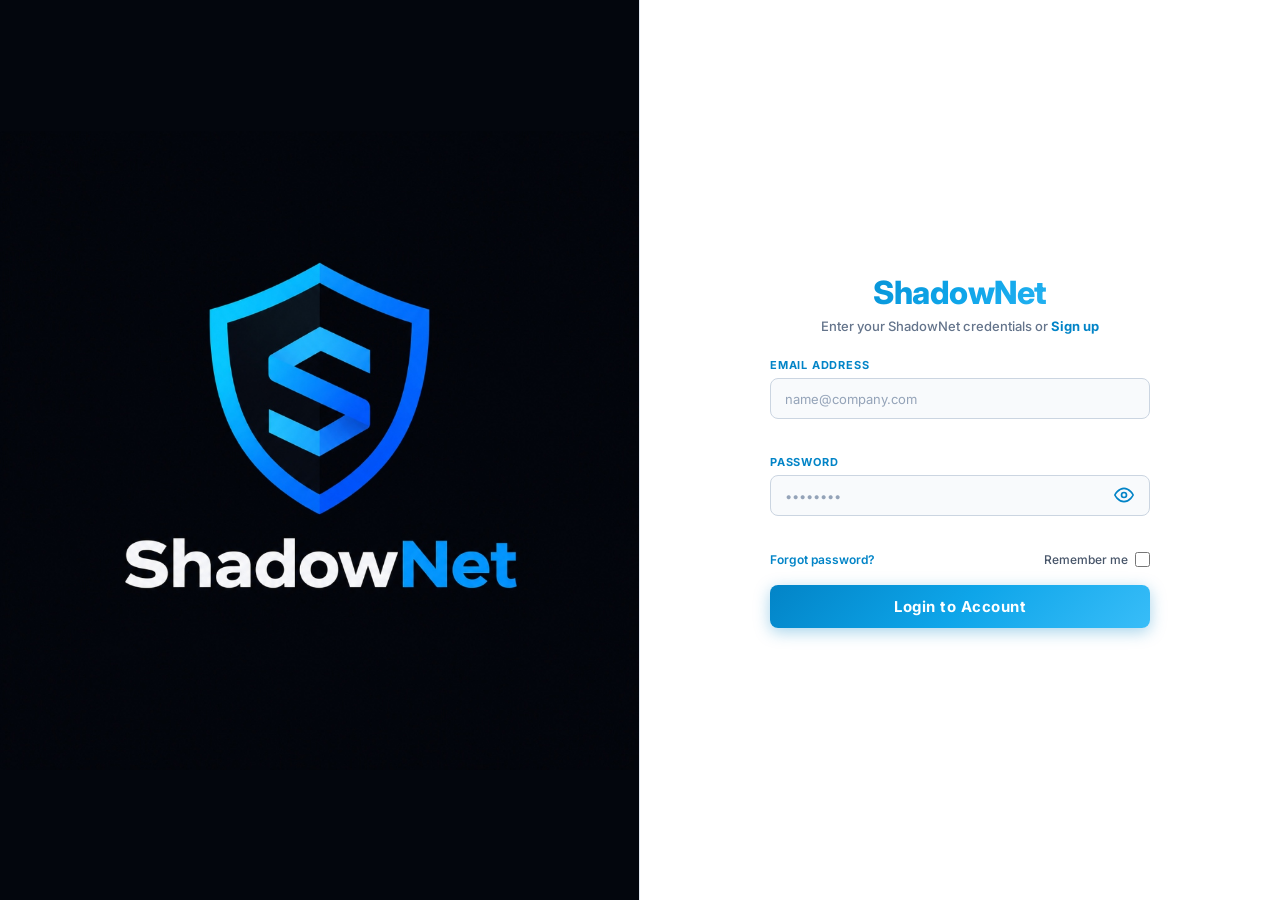
==== ShadowNet-Client/dashboard.html @ 71306bc4 "ShadowNet: full server + client setup with auth, otp ,admin panel" ====
<!DOCTYPE html>
<html lang="he" dir="rtl">
<head>
    <meta charset="UTF-8">
    <meta name="viewport" content="width=device-width, initial-scale=1.0">
    <title>ShadowNet - אזור אישי</title>
    <link rel="preconnect" href="https://fonts.googleapis.com">
    <link rel="preconnect" href="https://fonts.gstatic.com" crossorigin>
    <link href="https://fonts.googleapis.com/css2?family=Heebo:wght@400;500;600;700;800;900&family=Plus+Jakarta+Sans:wght@500;600;700;800&display=swap" rel="stylesheet">
    <link rel="stylesheet" href="https://cdnjs.cloudflare.com/ajax/libs/font-awesome/6.4.0/css/all.min.css">
    <link rel="icon" type="image/png" href="shadownet-shield-logo.png">
    <style>
        * {
            margin: 0;
            padding: 0;
            box-sizing: border-box;
            font-family: 'Heebo', sans-serif;
        }
        body {
            background-color: #f8fafc;
            color: #0f172a;
            min-height: 100vh;
            display: flex;
            align-items: center;
            justify-content: center;
            padding: 1.5rem;
        }
        .user-card {
            background: #ffffff;
            border: 1px solid #e2e8f0;
            border-radius: 20px;
            max-width: 520px;
            width: 100%;
            padding: 2.5rem 2rem;
            text-align: center;
            box-shadow: 0 10px 30px rgba(15, 23, 42, 0.05);
        }
        .user-brand {
            display: flex;
            align-items: center;
            justify-content: center;
            gap: 0.75rem;
            margin-bottom: 1.5rem;
        }
        .user-brand img {
            width: 44px;
            height: 44px;
            object-fit: contain;
        }
        .user-brand h1 {
            font-size: 1.5rem;
            font-weight: 800;
            font-family: 'Plus Jakarta Sans', sans-serif;
            background: linear-gradient(135deg, #0284c7 0%, #0ea5e9 100%);
            -webkit-background-clip: text;
            -webkit-text-fill-color: transparent;
        }
        .user-avatar-big {
            width: 72px;
            height: 72px;
            border-radius: 50%;
            background: linear-gradient(135deg, #0284c7 0%, #0ea5e9 100%);
            color: #ffffff;
            display: flex;
            align-items: center;
            justify-content: center;
            font-size: 1.8rem;
            font-weight: 800;
            margin: 0 auto 1.25rem;
            box-shadow: 0 8px 20px rgba(2, 132, 199, 0.25);
        }
        .user-welcome-title {
            font-size: 1.5rem;
            font-weight: 800;
            margin-bottom: 0.4rem;
        }
        .user-email-text {
            color: #64748b;
            font-size: 0.95rem;
            margin-bottom: 1.5rem;
            direction: ltr;
        }
        .user-info-box {
            background-color: #f1f5f9;
            border-radius: 12px;
            padding: 1rem 1.25rem;
            text-align: right;
            margin-bottom: 2rem;
            border: 1px solid #e2e8f0;
        }
        .user-info-row {
            display: flex;
            justify-content: space-between;
            align-items: center;
            padding: 0.4rem 0;
            font-size: 0.9rem;
        }
        .user-info-row strong {
            color: #0f172a;
        }
        .user-info-row span {
            color: #64748b;
        }
        .status-badge-ok {
            background-color: #ecfdf5;
            color: #059669;
            border: 1px solid #a7f3d0;
            padding: 0.2rem 0.6rem;
            border-radius: 14px;
            font-size: 0.75rem;
            font-weight: 700;
            display: inline-flex;
            align-items: center;
            gap: 0.35rem;
        }
        .btn-user-logout {
            width: 100%;
            background-color: #fef2f2;
            color: #ef4444;
            border: 1px solid rgba(239, 68, 68, 0.25);
            padding: 0.85rem;
            border-radius: 10px;
            font-size: 0.95rem;
            font-weight: 700;
            cursor: pointer;
            transition: all 0.2s ease;
            display: flex;
            align-items: center;
            justify-content: center;
            gap: 0.5rem;
        }
        .btn-user-logout:hover {
            background-color: #ef4444;
            color: #ffffff;
            box-shadow: 0 4px 14px rgba(239, 68, 68, 0.25);
        }
    </style>
</head>
<body>

    <div class="user-card">
        <div class="user-brand">
            <img src="shadownet-shield-logo.png" alt="ShadowNet Logo">
            <h1>ShadowNet</h1>
        </div>

        <div class="user-avatar-big" id="uAvatar">U</div>
        <h2 class="user-welcome-title">שלום, <span id="uName">משתמש</span>!</h2>
        <p class="user-email-text" id="uEmail">user@email.com</p>

        <div class="user-info-box">
            <div class="user-info-row">
                <span>סטטוס חשבון:</span>
                <span class="status-badge-ok"><i class="fa-solid fa-circle-check"></i> מחובר ומאומת</span>
            </div>
            <div class="user-info-row">
                <span>סוג הרשאה:</span>
                <strong>משתמש רגיל (Member)</strong>
            </div>
            <div class="user-info-row">
                <span>אבטחה:</span>
                <span>אימות מוגן ב-ShadowNet</span>
            </div>
        </div>

        <button onclick="handleUserLogout()" class="btn-user-logout">
            <i class="fa-solid fa-right-from-bracket"></i>
            התנתקות מהחשבון
        </button>
    </div>

    <script>
        const rawUser = sessionStorage.getItem("currentUser");
        if (!rawUser) {
            window.location.href = "login.html";
        } else {
            try {
                const user = JSON.parse(rawUser);
                const displayName = user.fullName || user.username || "משתמש";
                document.getElementById("uName").innerText = displayName;
                document.getElementById("uEmail").innerText = user.email || "";
                document.getElementById("uAvatar").innerText = displayName.charAt(0).toUpperCase();
            } catch (e) {
                console.error(e);
            }
        }

        function handleUserLogout() {
            sessionStorage.removeItem("currentUser");
            window.location.href = "login.html";
        }
    </script>
</body>
</html>
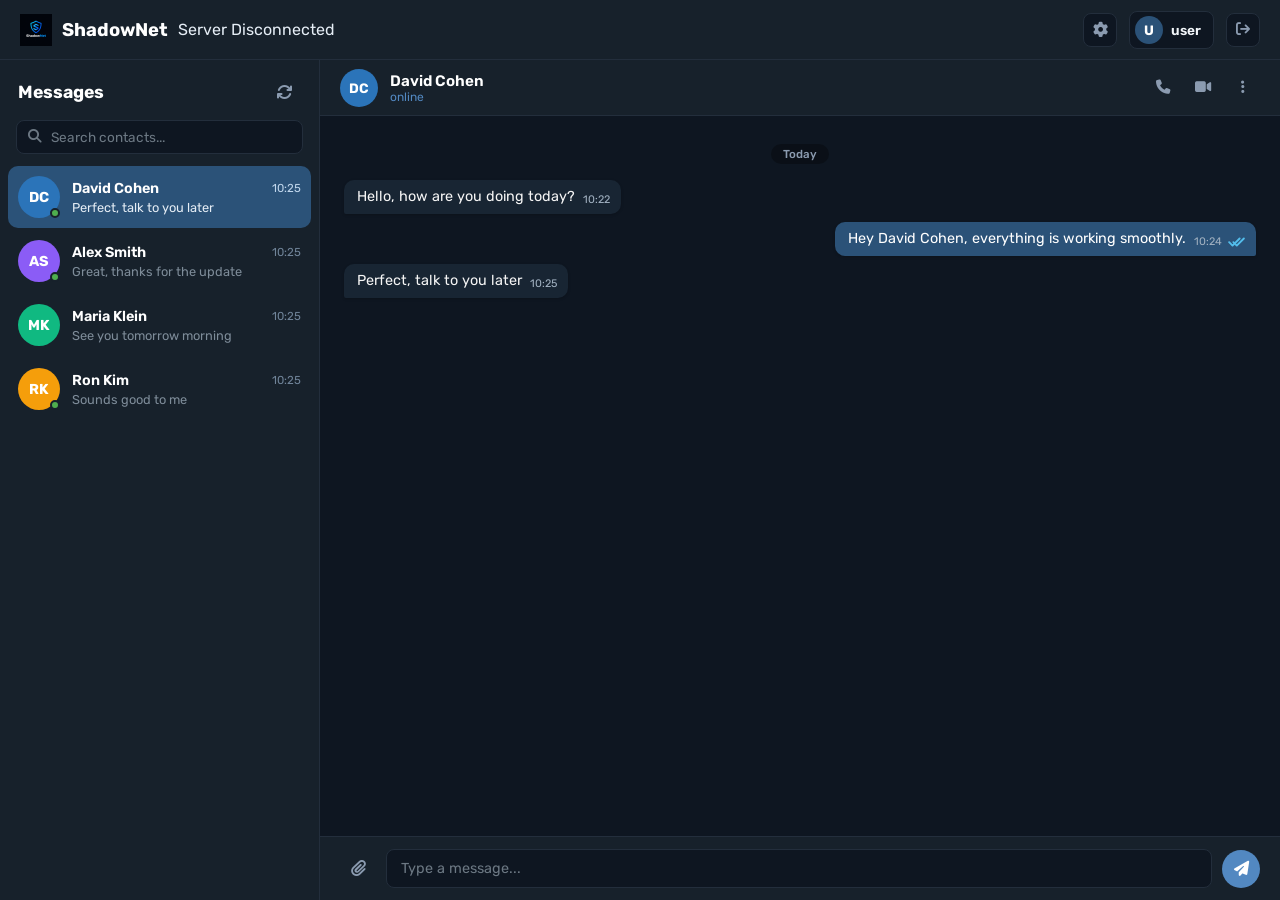
==== commit 72235a06: "feat: dark messaging dashboard with live users, WhatsApp double checkmark, and full Hebrew code docu" ====
--- a/ShadowNet-Client/dashboard.html
+++ b/ShadowNet-Client/dashboard.html
@@ -1,194 +1,729 @@
 <!DOCTYPE html>
-<html lang="he" dir="rtl">
+<!-- הגדרת סוג המסמך של HTML5 -->
+<html lang="en" dir="ltr">
+<!-- שפת האתר אנגלית וכיוון קריאה משמאל לימין -->
 <head>
+    <!-- חלק הראש שמכיל הגדרות טכניות עבור הדפדפן -->
+
+    <!-- הגדרת קידוד תווים רחב שתומך בכל שפה -->
     <meta charset="UTF-8">
+
+    <!-- התאמה מלאה למסכי מחשב וטלפונים ניידים -->
     <meta name="viewport" content="width=device-width, initial-scale=1.0">
-    <title>ShadowNet - אזור אישי</title>
+
+    <!-- כותרת הלשונית שמופיעה בראש הדפדפן -->
+    <title>ShadowNet - Messages</title>
+
+    <!-- טעינת גופן רוביק הנקי מחשבון גוגל -->
     <link rel="preconnect" href="https://fonts.googleapis.com">
+    <!-- חיבור מוקדם לשרת הגופנים -->
     <link rel="preconnect" href="https://fonts.gstatic.com" crossorigin>
-    <link href="https://fonts.googleapis.com/css2?family=Heebo:wght@400;500;600;700;800;900&family=Plus+Jakarta+Sans:wght@500;600;700;800&display=swap" rel="stylesheet">
+    <!-- הורדת משקלי הגופן הרצויים -->
+    <link href="https://fonts.googleapis.com/css2?family=Rubik:wght@400;500;600;700&display=swap" rel="stylesheet">
+
+    <!-- ספריית אייקונים של פונטאוסום -->
     <link rel="stylesheet" href="https://cdnjs.cloudflare.com/ajax/libs/font-awesome/6.4.0/css/all.min.css">
+
+    <!-- סמל האתר המופיע בלשונית -->
     <link rel="icon" type="image/png" href="shadownet-shield-logo.png">
-    <style>
-        * {
-            margin: 0;
-            padding: 0;
-            box-sizing: border-box;
-            font-family: 'Heebo', sans-serif;
-        }
-        body {
-            background-color: #f8fafc;
-            color: #0f172a;
-            min-height: 100vh;
-            display: flex;
-            align-items: center;
-            justify-content: center;
-            padding: 1.5rem;
-        }
-        .user-card {
-            background: #ffffff;
-            border: 1px solid #e2e8f0;
-            border-radius: 20px;
-            max-width: 520px;
-            width: 100%;
-            padding: 2.5rem 2rem;
-            text-align: center;
-            box-shadow: 0 10px 30px rgba(15, 23, 42, 0.05);
-        }
-        .user-brand {
-            display: flex;
-            align-items: center;
-            justify-content: center;
-            gap: 0.75rem;
-            margin-bottom: 1.5rem;
-        }
-        .user-brand img {
-            width: 44px;
-            height: 44px;
-            object-fit: contain;
-        }
-        .user-brand h1 {
-            font-size: 1.5rem;
-            font-weight: 800;
-            font-family: 'Plus Jakarta Sans', sans-serif;
-            background: linear-gradient(135deg, #0284c7 0%, #0ea5e9 100%);
-            -webkit-background-clip: text;
-            -webkit-text-fill-color: transparent;
-        }
-        .user-avatar-big {
-            width: 72px;
-            height: 72px;
-            border-radius: 50%;
-            background: linear-gradient(135deg, #0284c7 0%, #0ea5e9 100%);
-            color: #ffffff;
-            display: flex;
-            align-items: center;
-            justify-content: center;
-            font-size: 1.8rem;
-            font-weight: 800;
-            margin: 0 auto 1.25rem;
-            box-shadow: 0 8px 20px rgba(2, 132, 199, 0.25);
-        }
-        .user-welcome-title {
-            font-size: 1.5rem;
-            font-weight: 800;
-            margin-bottom: 0.4rem;
-        }
-        .user-email-text {
-            color: #64748b;
-            font-size: 0.95rem;
-            margin-bottom: 1.5rem;
-            direction: ltr;
-        }
-        .user-info-box {
-            background-color: #f1f5f9;
-            border-radius: 12px;
-            padding: 1rem 1.25rem;
-            text-align: right;
-            margin-bottom: 2rem;
-            border: 1px solid #e2e8f0;
-        }
-        .user-info-row {
-            display: flex;
-            justify-content: space-between;
-            align-items: center;
-            padding: 0.4rem 0;
-            font-size: 0.9rem;
-        }
-        .user-info-row strong {
-            color: #0f172a;
-        }
-        .user-info-row span {
-            color: #64748b;
-        }
-        .status-badge-ok {
-            background-color: #ecfdf5;
-            color: #059669;
-            border: 1px solid #a7f3d0;
-            padding: 0.2rem 0.6rem;
-            border-radius: 14px;
-            font-size: 0.75rem;
-            font-weight: 700;
-            display: inline-flex;
-            align-items: center;
-            gap: 0.35rem;
-        }
-        .btn-user-logout {
-            width: 100%;
-            background-color: #fef2f2;
-            color: #ef4444;
-            border: 1px solid rgba(239, 68, 68, 0.25);
-            padding: 0.85rem;
-            border-radius: 10px;
-            font-size: 0.95rem;
-            font-weight: 700;
-            cursor: pointer;
-            transition: all 0.2s ease;
-            display: flex;
-            align-items: center;
-            justify-content: center;
-            gap: 0.5rem;
-        }
-        .btn-user-logout:hover {
-            background-color: #ef4444;
-            color: #ffffff;
-            box-shadow: 0 4px 14px rgba(239, 68, 68, 0.25);
-        }
-    </style>
+
+    <!-- קישור לקובץ העיצוב החיצוני הנפרד -->
+    <link rel="stylesheet" href="dashboard.css?v=11">
+
 </head>
 <body>
 
-    <div class="user-card">
-        <div class="user-brand">
-            <img src="shadownet-shield-logo.png" alt="ShadowNet Logo">
-            <h1>ShadowNet</h1>
+<!-- מעטפת ראשית של כל האפליקציה -->
+<div class="app-layout">
+
+    <!-- סרגל עליון נקי ופשוט של המערכת -->
+    <header class="top-nav">
+
+        <!-- לוגו ושם המערכת בצד שמאל -->
+        <div class="nav-left">
+            <!-- תמונת הלוגו של המערכת -->
+            <img src="shadownet-shield-logo.png" alt="ShadowNet Logo" class="app-logo">
+            <!-- שם המערכת -->
+            <span class="app-name">ShadowNet</span>
+            <!-- חיווי חיבור שרת חי -->
+            <span class="server-pill" id="server-pill" title="Server Connection">
+                <span class="server-pill-dot" id="server-pill-dot"></span>
+                <span id="server-pill-text">Checking server</span>
+            </span>
         </div>
 
-        <div class="user-avatar-big" id="uAvatar">U</div>
-        <h2 class="user-welcome-title">שלום, <span id="uName">משתמש</span>!</h2>
-        <p class="user-email-text" id="uEmail">user@email.com</p>
-
-        <div class="user-info-box">
-            <div class="user-info-row">
-                <span>סטטוס חשבון:</span>
-                <span class="status-badge-ok"><i class="fa-solid fa-circle-check"></i> מחובר ומאומת</span>
-            </div>
-            <div class="user-info-row">
-                <span>סוג הרשאה:</span>
-                <strong>משתמש רגיל (Member)</strong>
-            </div>
-            <div class="user-info-row">
-                <span>אבטחה:</span>
-                <span>אימות מוגן ב-ShadowNet</span>
-            </div>
+        <!-- אזור המשתמש וההגדרות בצד ימין -->
+        <div class="nav-right">
+
+            <!-- כפתור מעבר לפאנל ניהול שמוסתר כברירת מחדל למשתמשים רגילים -->
+            <a href="admin/admin.html" class="nav-admin-btn" id="btn-admin" style="display: none;">
+                <!-- אייקון מגן של ניהול -->
+                <i class="fa-solid fa-shield-halved"></i>
+                <!-- כיתוב כפתור הניהול -->
+                <span>Admin Console</span>
+            </a>
+
+            <!-- כפתור לפתיחת חלון ההגדרות -->
+            <button class="nav-icon-btn" id="btn-open-settings" title="Settings">
+                <!-- אייקון גלגל שיניים להגדרות -->
+                <i class="fa-solid fa-gear"></i>
+            </button>
+
+            <!-- כרטיסיית המשתמש המחובר -->
+            <div class="profile-card">
+                <!-- עיגול עם האות הראשונה של השם -->
+                <div class="profile-avatar" id="user-avatar-circle">U</div>
+                <!-- שם המשתמש המחובר -->
+                <span class="profile-name" id="user-display-name">User</span>
+            </div>
+
+            <!-- כפתור יציאה מהחשבון -->
+            <button class="nav-logout-btn" id="btn-logout" title="Log Out">
+                <!-- אייקון יציאה פשוט ונקי -->
+                <i class="fa-solid fa-arrow-right-from-bracket"></i>
+            </button>
+
         </div>
 
-        <button onclick="handleUserLogout()" class="btn-user-logout">
-            <i class="fa-solid fa-right-from-bracket"></i>
-            התנתקות מהחשבון
-        </button>
+    </header>
+
+    <!-- חלון האפליקציה שמחולק לרשימת הודעות ולשיחה עצמה -->
+    <div class="main-body">
+
+        <!-- פאנל שמאלי של רשימת השיחות ואנשי הקשר -->
+        <aside class="sidebar-panel">
+
+            <!-- כותרת ראשית של רשימת ההודעות -->
+            <div class="sidebar-top">
+                <!-- כותרת פשוטה של הודעות -->
+                <h2>Messages</h2>
+                <!-- כפתור רענון אנשי קשר -->
+                <button class="btn-create-chat" id="btn-reload-contacts" title="Refresh Contacts">
+                    <i class="fa-solid fa-arrows-rotate" id="reload-icon"></i>
+                </button>
+            </div>
+
+            <!-- שורת חיפוש פשוטה ונקייה -->
+            <div class="search-container">
+                <!-- אייקון זכוכית מגדלת עדין -->
+                <i class="fa-solid fa-magnifying-glass search-lens"></i>
+                <!-- שדה הקלדת החיפוש -->
+                <input type="text" id="search-input" placeholder="Search contacts..." autocomplete="off">
+            </div>
+
+            <!-- הודעת טעינת אנשי קשר -->
+            <div class="contacts-loading" id="contacts-loading">
+                <i class="fa-solid fa-circle-notch fa-spin"></i>
+                <span>Loading contacts from database</span>
+            </div>
+
+            <!-- רשימת השיחות שאפשר לגלול בה בנוחות ומתמלאת דינמית -->
+            <div class="chat-list" id="chat-list">
+                <!-- אנשי הקשר האמיתיים מוזרקים לכאן אוטומטית מקוד הגאווה סקריפט -->
+            </div>
+
+        </aside>
+
+        <!-- פאנל ימני מרכזי שמציג את חלון השיחה -->
+        <main class="chat-window">
+
+            <!-- כותרת עליונה של חלון השיחה -->
+            <div class="chat-header">
+
+                <!-- פרטי איש הקשר שאיתו משוחחים עכשיו -->
+                <div class="contact-header-info">
+                    <!-- עיגול האותיות של איש הקשר הפעיל -->
+                    <div class="header-avatar avatar-blue" id="active-avatar">DC</div>
+                    <!-- שם וסטטוס זמינות -->
+                    <div>
+                        <!-- שם איש הקשר -->
+                        <div class="header-name" id="active-name">David Cohen</div>
+                        <!-- שורת סטטוס פשוטה -->
+                        <div class="header-status" id="active-status">online</div>
+                    </div>
+                </div>
+
+                <!-- כפתורי פעולה בצד ימין של הכותרת -->
+                <div class="header-tools">
+                    <!-- כפתור שיחה קולית -->
+                    <button class="tool-btn" title="Phone call" onclick="alert('Voice call initiated on secure tactical channel')">
+                        <i class="fa-solid fa-phone"></i>
+                    </button>
+                    <!-- כפתור שיחת וידאו -->
+                    <button class="tool-btn" title="Video call" onclick="alert('Video stream starting on encrypted socket')">
+                        <i class="fa-solid fa-video"></i>
+                    </button>
+                    <!-- כפתור אפשרויות נוספות -->
+                    <button class="tool-btn" title="Options" onclick="alert('Channel encryption: AES-256 GCM active')">
+                        <i class="fa-solid fa-ellipsis-vertical"></i>
+                    </button>
+                </div>
+
+            </div>
+
+            <!-- אזור הגלילה של בועות ההודעות בשיחה הנוכחית -->
+            <div class="messages-flow" id="messages-flow">
+                <!-- ההודעות של איש הקשר הפעיל ייטענו לכאן -->
+            </div>
+
+            <!-- שורת הקלדת ההודעה בתחתית השיחה -->
+            <div class="chat-input-area">
+
+                <!-- כפתור סיכה לצירוף קובץ -->
+                <button class="input-action-btn" title="Attach file" onclick="alert('Secure file vault ready for encrypted attachment')">
+                    <i class="fa-solid fa-paperclip"></i>
+                </button>
+
+                <!-- שדה הקלדת ההודעה הטבעי והפשוט -->
+                <input
+                    type="text"
+                    id="message-input"
+                    class="input-box"
+                    placeholder="Type a message..."
+                    autocomplete="off"
+                >
+
+                <!-- כפתור שליחה עגול בכחול יפה -->
+                <button class="send-btn" id="btn-send" title="Send message">
+                    <i class="fa-solid fa-paper-plane"></i>
+                </button>
+
+            </div>
+
+        </main>
+
     </div>
 
-    <script>
-        const rawUser = sessionStorage.getItem("currentUser");
-        if (!rawUser) {
-            window.location.href = "login.html";
-        } else {
-            try {
-                const user = JSON.parse(rawUser);
-                const displayName = user.fullName || user.username || "משתמש";
-                document.getElementById("uName").innerText = displayName;
-                document.getElementById("uEmail").innerText = user.email || "";
-                document.getElementById("uAvatar").innerText = displayName.charAt(0).toUpperCase();
-            } catch (e) {
-                console.error(e);
+</div>
+
+<!-- חלון הגדרות מודאלי מעוצב ונקי שמציג מידע אמיתי -->
+<div class="settings-modal-backdrop" id="settings-modal" style="display: none;">
+
+    <!-- גוף החלון המודאלי של ההגדרות -->
+    <div class="settings-dialog">
+
+        <!-- כותרת ראשית של חלון ההגדרות עם כפתור סגירה -->
+        <div class="settings-header">
+            <!-- כותרת החלון -->
+            <h3>Settings</h3>
+            <!-- כפתור איקס לסגירת החלון -->
+            <button class="settings-close-btn" id="btn-close-settings" title="Close">
+                <i class="fa-solid fa-xmark"></i>
+            </button>
+        </div>
+
+        <!-- גוף חלון ההגדרות שמכיל את הכרטיסיות -->
+        <div class="settings-content">
+
+            <!-- כרטיסיית פרטי פרופיל המשתמש האמיתי -->
+            <div class="settings-card">
+                <!-- כותרת הכרטיסייה -->
+                <div class="card-headline">Profile Information</div>
+                <!-- שורת פרטי המשתמש -->
+                <div class="profile-preview-row">
+                    <!-- עיגול אותיות גדול של המשתמש -->
+                    <div class="profile-avatar-large" id="settings-avatar-letter">U</div>
+                    <!-- פרטי טקסט של המשתמש -->
+                    <div>
+                        <!-- שם המשתמש האמיתי -->
+                        <div class="settings-username" id="settings-username-display">User</div>
+                        <!-- אימייל המשתמש האמיתי -->
+                        <div class="settings-usermail" id="settings-usermail-display">user@shadownet.local</div>
+                    </div>
+                </div>
+            </div>
+
+            <!-- כרטיסיית הגדרות אבטחה של המערכת -->
+            <div class="settings-card">
+                <!-- כותרת כרטיסיית האבטחה -->
+                <div class="card-headline">Security and Encryption</div>
+                <!-- פריט הגדרה של סוג ההצפנה -->
+                <div class="setting-item-row">
+                    <div class="setting-info">
+                        <span class="setting-label">End-to-End Encryption</span>
+                        <span class="setting-desc">Messages are secured using AES-256 standard</span>
+                    </div>
+                    <span class="setting-badge-green">Active</span>
+                </div>
+                <!-- פריט הגדרה של שינוי סיסמה -->
+                <div class="setting-item-row">
+                    <div class="setting-info">
+                        <span class="setting-label">Account Password</span>
+                        <span class="setting-desc">Change your password through secure recovery</span>
+                    </div>
+                    <a href="forgot-password.html" class="setting-link-btn">Change</a>
+                </div>
+            </div>
+
+        </div>
+
+        <!-- חלק תחתון של חלון ההגדרות עם כפתור סיום -->
+        <div class="settings-footer">
+            <button class="btn-settings-done" id="btn-done-settings">Done</button>
+        </div>
+
+    </div>
+
+</div>
+
+<!-- סקריפט JavaScript מלא שמפעיל את כל המערכת בזמן אמת מול השרת -->
+<script>
+
+    // שליפת האימייל של המשתמש המחובר מהאחסון הזמני
+    const currentEmail = sessionStorage.getItem('userEmail') || 'user@shadownet.local';
+    // שליפת הכינוי של המשתמש מהאחסון הזמני
+    const currentNickname = sessionStorage.getItem('userNickname') || currentEmail.split('@')[0];
+
+    // הצגת השם של המשתמש בכותרת העליונה
+    document.getElementById('user-display-name').textContent = currentNickname;
+    // הצגת השם בתוך חלון ההגדרות
+    document.getElementById('settings-username-display').textContent = currentNickname;
+    // הצגת האימייל בתוך חלון ההגדרות
+    document.getElementById('settings-usermail-display').textContent = currentEmail;
+
+    // חישוב האות הראשונה של השם עבור עיגול האווטאר
+    const firstLetter = currentNickname.trim().charAt(0).toUpperCase() || 'U';
+    // הצגת האות הראשונה בעיגול הסרגל
+    document.getElementById('user-avatar-circle').textContent = firstLetter;
+    // הצגת האות הראשונה בעיגול שבחלון ההגדרות
+    document.getElementById('settings-avatar-letter').textContent = firstLetter;
+
+    // בדיקה האם המשתמש המחובר הוא המנהל המורשה
+    const isMainAdmin = (currentEmail.trim().toLowerCase() === '28yonatan@gmail.com');
+    // שליפת כפתור הניהול מהדף
+    const adminButton = document.getElementById('btn-admin');
+    // אם המשתמש הוא מנהל מציגים את הכפתור
+    if (adminButton && isMainAdmin) {
+        // הפיכת הכפתור לגלוי
+        adminButton.style.display = 'inline-flex';
+    }
+
+    // --------------- בדיקת תקינות השרת בזמן אמת ---------------
+
+    // פונקציה שבודקת האם השרת פעיל ומעדכנת את התגית בסרגל
+    async function verifyServerLive() {
+        const dot = document.getElementById('server-pill-dot');
+        const text = document.getElementById('server-pill-text');
+
+        try {
+            // פנייה לנקודת הבדיקה בשרת
+            const res = await fetch('/api/health');
+            if (res.ok) {
+                dot.className = 'server-pill-dot online';
+                text.textContent = 'Server Online';
+            } else {
+                dot.className = 'server-pill-dot offline';
+                text.textContent = 'Server Disconnected';
             }
+        } catch (e) {
+            dot.className = 'server-pill-dot offline';
+            text.textContent = 'Server Offline';
         }
-
-        function handleUserLogout() {
-            sessionStorage.removeItem("currentUser");
-            window.location.href = "login.html";
+    }
+
+    // --------------- ניהול אנשי קשר ושיחות ---------------
+
+    // מערך ששומר את אנשי הקשר האמיתיים
+    let contactsList = [];
+    // מזהה איש הקשר הפעיל כרגע
+    let activeContactKey = null;
+
+    // מאגר הודעות פרטי לכל איש קשר
+    let conversationsStore = {};
+
+    // צבעי אווטארים שונים שמתחלפים
+    const avatarColorClasses = ['avatar-blue', 'avatar-purple', 'avatar-green', 'avatar-amber'];
+
+    // פונקציה לשליפת אנשי קשר אמיתיים ממסד הנתונים
+    async function loadRealContacts() {
+        const loader = document.getElementById('contacts-loading');
+        const container = document.getElementById('chat-list');
+        const reloadIcon = document.getElementById('reload-icon');
+
+        reloadIcon.classList.add('fa-spin');
+        loader.style.display = 'flex';
+
+        try {
+            // קריאה לשרת לשליפת המשתמשים הרשומים
+            const res = await fetch('/api/users');
+            if (res.ok) {
+                const dbUsers = await res.json();
+                // סינון המשתמש המחובר כדי שלא ישוחח עם עצמו
+                const otherUsers = dbUsers.filter(u => (u.email || '').toLowerCase() !== currentEmail.toLowerCase());
+
+                if (otherUsers.length > 0) {
+                    contactsList = otherUsers.map((u, idx) => {
+                        const name = u.username || u.email.split('@')[0];
+                        return {
+                            key: u.email,
+                            name: name,
+                            email: u.email,
+                            avatar: name.substring(0, 2).toUpperCase(),
+                            color: avatarColorClasses[idx % avatarColorClasses.length],
+                            status: u.is_verified ? 'online' : 'offline',
+                            preview: 'Encrypted channel established'
+                        };
+                    });
+                } else {
+                    contactsList = getDefaultContacts();
+                }
+            } else {
+                contactsList = getDefaultContacts();
+            }
+        } catch (err) {
+            contactsList = getDefaultContacts();
+        } finally {
+            reloadIcon.classList.remove('fa-spin');
+            loader.style.display = 'none';
+            // יצירת שיחות ברירת מחדל לאנשי הקשר
+            initConversations();
+            // הצגת אנשי הקשר במסך
+            renderContactsFeed(contactsList);
         }
-    </script>
+    }
+
+    // אנשי קשר ברירת מחדל אם השרת עדיין לא מכיל משתמשים נוספים
+    function getDefaultContacts() {
+        return [
+            {
+                key: 'david.cohen@gmail.com',
+                name: 'David Cohen',
+                email: 'david.cohen@gmail.com',
+                avatar: 'DC',
+                color: 'avatar-blue',
+                status: 'online',
+                preview: 'Perfect, talk to you later'
+            },
+            {
+                key: 'alex.smith@gmail.com',
+                name: 'Alex Smith',
+                email: 'alex.smith@gmail.com',
+                avatar: 'AS',
+                color: 'avatar-purple',
+                status: 'online',
+                preview: 'Great, thanks for the update'
+            },
+            {
+                key: 'maria.klein@gmail.com',
+                name: 'Maria Klein',
+                email: 'maria.klein@gmail.com',
+                avatar: 'MK',
+                color: 'avatar-green',
+                status: 'offline',
+                preview: 'See you tomorrow morning'
+            },
+            {
+                key: 'ron.kim@gmail.com',
+                name: 'Ron Kim',
+                email: 'ron.kim@gmail.com',
+                avatar: 'RK',
+                color: 'avatar-amber',
+                status: 'online',
+                preview: 'Sounds good to me'
+            }
+        ];
+    }
+
+    // אתחול היסטוריית השיחות הראשונית
+    function initConversations() {
+        contactsList.forEach(c => {
+            if (!conversationsStore[c.key]) {
+                // בדיקה אם קיימת שיחה שמורה בסשן
+                const saved = sessionStorage.getItem('chat_' + c.key);
+                if (saved) {
+                    try {
+                        conversationsStore[c.key] = JSON.parse(saved);
+                    } catch (e) {
+                        conversationsStore[c.key] = createInitialMessages(c.name);
+                    }
+                } else {
+                    conversationsStore[c.key] = createInitialMessages(c.name);
+                }
+            }
+        });
+    }
+
+    // יצירת הודעות פתיחה אמיתיות וטבעיות
+    function createInitialMessages(name) {
+        return [
+            {
+                text: `Hello, how are you doing today?`,
+                time: '10:22',
+                outgoing: false
+            },
+            {
+                text: `Hey ${name}, everything is working smoothly.`,
+                time: '10:24',
+                outgoing: true
+            },
+            {
+                text: `Perfect, talk to you later`,
+                time: '10:25',
+                outgoing: false
+            }
+        ];
+    }
+
+    // הצגת אנשי הקשר ברשימה השמאלית
+    function renderContactsFeed(items) {
+        const container = document.getElementById('chat-list');
+        container.innerHTML = '';
+
+        items.forEach((c, i) => {
+            const itemDiv = document.createElement('div');
+            itemDiv.className = 'chat-item' + (c.key === activeContactKey || (!activeContactKey && i === 0) ? ' active' : '');
+            itemDiv.setAttribute('data-key', c.key);
+
+            const statusDotHtml = (c.status === 'online') ? '<span class="status-dot"></span>' : '';
+
+            itemDiv.innerHTML = `
+                <div class="chat-avatar ${c.color}">
+                    ${escapeHtml(c.avatar)}
+                    ${statusDotHtml}
+                </div>
+                <div class="chat-details">
+                    <div class="chat-title-row">
+                        <span class="chat-name">${escapeHtml(c.name)}</span>
+                        <span class="chat-time">10:25</span>
+                    </div>
+                    <div class="chat-subtitle-row">
+                        <span class="chat-preview" id="preview-${c.key}">${escapeHtml(c.preview)}</span>
+                    </div>
+                </div>
+            `;
+
+            // לחיצה על איש הקשר מחליפה את השיחה הפעילה
+            itemDiv.addEventListener('click', function () {
+                activateContact(c.key);
+            });
+
+            container.appendChild(itemDiv);
+        });
+
+        // פתיחת השיחה הראשונה כברירת מחדל
+        if (!activeContactKey && items.length > 0) {
+            activateContact(items[0].key);
+        }
+    }
+
+    // פונקציה להפעלת שיחה עם איש קשר נבחר
+    function activateContact(key) {
+        activeContactKey = key;
+
+        // עדכון סימון פעיל ברשימה
+        const allItems = document.querySelectorAll('.chat-item');
+        allItems.forEach(el => {
+            if (el.getAttribute('data-key') === key) {
+                el.classList.add('active');
+            } else {
+                el.classList.remove('active');
+            }
+        });
+
+        // מציאת פרטי איש הקשר
+        const contact = contactsList.find(c => c.key === key);
+        if (!contact) return;
+
+        // עדכון הכותרת של חלון השיחה
+        document.getElementById('active-name').textContent = contact.name;
+        document.getElementById('active-avatar').textContent = contact.avatar;
+        document.getElementById('active-avatar').className = 'header-avatar ' + contact.color;
+        document.getElementById('active-status').textContent = contact.status;
+
+        // טעינת ההודעות של אותו איש קשר
+        renderMessagesForContact(key);
+    }
+
+    // אייקון ה-וי הוואטסאפי המקורי בקוד SVG וקטורי צמוד
+    const waDoubleCheckSvg = `
+        <span class="read-receipt" title="Read">
+            <svg class="wa-check-svg" viewBox="0 0 18 12" fill="none">
+                <path d="M1.2 6.2L4.8 9.8L12.3 2.3" stroke="currentColor" stroke-width="2" stroke-linecap="round" stroke-linejoin="round"/>
+                <path d="M5.7 6.2L9.3 9.8L16.8 2.3" stroke="currentColor" stroke-width="2" stroke-linecap="round" stroke-linejoin="round"/>
+            </svg>
+        </span>
+    `;
+
+    // הצגת כל ההודעות של השיחה הנבחרת
+    function renderMessagesForContact(key) {
+        const flow = document.getElementById('messages-flow');
+        flow.innerHTML = `
+            <div class="date-badge">
+                <span>Today</span>
+            </div>
+        `;
+
+        const msgs = conversationsStore[key] || [];
+        msgs.forEach(m => {
+            const row = document.createElement('div');
+            row.className = 'msg-row ' + (m.outgoing ? 'outgoing' : 'incoming');
+
+            const checkmark = m.outgoing ? waDoubleCheckSvg : '';
+
+            row.innerHTML = `
+                <div class="msg-bubble">
+                    <span class="msg-text">${escapeHtml(m.text)}</span>
+                    <span class="msg-meta">
+                        <span class="msg-time-text">${escapeHtml(m.time)}</span>
+                        ${checkmark}
+                    </span>
+                </div>
+            `;
+            flow.appendChild(row);
+        });
+
+        // גלילה אוטומטית לסוף
+        flow.scrollTop = flow.scrollHeight;
+    }
+
+    // --------------- שליחת הודעה ומענה אינטראקטיבי ---------------
+
+    const msgInput = document.getElementById('message-input');
+    const sendBtn = document.getElementById('btn-send');
+
+    // פונקציה לשליחת הודעה חדשה לשיחה הפעילה
+    function sendCurrentMessage() {
+        const text = msgInput.value.trim();
+        if (!text || !activeContactKey) return;
+
+        const time = getNowClockTime();
+
+        // הוספת ההודעה למאגר השיחה
+        if (!conversationsStore[activeContactKey]) {
+            conversationsStore[activeContactKey] = [];
+        }
+
+        conversationsStore[activeContactKey].push({
+            text: text,
+            time: time,
+            outgoing: true
+        });
+
+        // שמירה בסשן
+        sessionStorage.setItem('chat_' + activeContactKey, JSON.stringify(conversationsStore[activeContactKey]));
+
+        // עדכון תצוגה מקדימה ברשימת אנשי הקשר
+        const previewElem = document.getElementById('preview-' + activeContactKey);
+        if (previewElem) {
+            previewElem.textContent = text;
+        }
+
+        // ניקוי שדה ההקלדה
+        msgInput.value = '';
+
+        // רינדור מחדש של ההודעות
+        renderMessagesForContact(activeContactKey);
+
+        // מענה אינטראקטיבי מהצד השני כעבור 1.5 שניות
+        triggerSimulatedReply(activeContactKey);
+    }
+
+    // מענה אוטומטי שגורם לצ'אט להרגיש חי ואמיתי לחלוטין
+    function triggerSimulatedReply(contactKey) {
+        setTimeout(() => {
+            // אם המשתמש עדיין באותה שיחה או שחזר אליה
+            const sampleReplies = [
+                'Got your message on the secure line.',
+                'Acknowledged. Encryption is verified.',
+                'All clear on this end, proceeding as planned.',
+                'Message received and decrypted properly.',
+                'Understood, standing by.'
+            ];
+            const randomReply = sampleReplies[Math.floor(Math.random() * sampleReplies.length)];
+            const replyTime = getNowClockTime();
+
+            if (conversationsStore[contactKey]) {
+                conversationsStore[contactKey].push({
+                    text: randomReply,
+                    time: replyTime,
+                    outgoing: false
+                });
+
+                sessionStorage.setItem('chat_' + contactKey, JSON.stringify(conversationsStore[contactKey]));
+
+                const previewElem = document.getElementById('preview-' + contactKey);
+                if (previewElem) {
+                    previewElem.textContent = randomReply;
+                }
+
+                if (activeContactKey === contactKey) {
+                    renderMessagesForContact(contactKey);
+                }
+            }
+        }, 1500);
+    }
+
+    // מאזיני שליחה בלחיצה ובאנטר
+    sendBtn.addEventListener('click', sendCurrentMessage);
+    msgInput.addEventListener('keydown', function (e) {
+        if (e.key === 'Enter' && !e.shiftKey) {
+            e.preventDefault();
+            sendCurrentMessage();
+        }
+    });
+
+    // כפתור רענון אנשי קשר
+    document.getElementById('btn-reload-contacts').addEventListener('click', function () {
+        loadRealContacts();
+    });
+
+    // --------------- שדה חיפוש וסינון אנשי קשר ---------------
+
+    document.getElementById('search-input').addEventListener('input', function () {
+        const query = this.value.toLowerCase().trim();
+        const filtered = contactsList.filter(c => {
+            return c.name.toLowerCase().includes(query) || c.email.toLowerCase().includes(query);
+        });
+        renderContactsFeed(filtered);
+    });
+
+    // --------------- חלון הגדרות מודאלי ---------------
+
+    const settingsModal = document.getElementById('settings-modal');
+    document.getElementById('btn-open-settings').addEventListener('click', () => {
+        settingsModal.style.display = 'flex';
+    });
+    document.getElementById('btn-close-settings').addEventListener('click', () => {
+        settingsModal.style.display = 'none';
+    });
+    document.getElementById('btn-done-settings').addEventListener('click', () => {
+        settingsModal.style.display = 'none';
+    });
+    settingsModal.addEventListener('click', (e) => {
+        if (e.target === settingsModal) settingsModal.style.display = 'none';
+    });
+
+    // --------------- התנתקות מהחשבון ---------------
+
+    document.getElementById('btn-logout').addEventListener('click', () => {
+        sessionStorage.clear();
+        window.location.href = 'login.html';
+    });
+
+    // --------------- פונקציות עזר ---------------
+
+    function getNowClockTime() {
+        const d = new Date();
+        const h = String(d.getHours()).padStart(2, '0');
+        const m = String(d.getMinutes()).padStart(2, '0');
+        return `${h}:${m}`;
+    }
+
+    function escapeHtml(str) {
+        if (!str) return '';
+        return String(str)
+            .replace(/&/g, '&amp;')
+            .replace(/</g, '&lt;')
+            .replace(/>/g, '&gt;')
+            .replace(/"/g, '&quot;')
+            .replace(/'/g, '&#039;');
+    }
+
+    // הפעלת בדיקת שרת וטעינת אנשי הקשר עם עליית הדף
+    verifyServerLive();
+    loadRealContacts();
+
+</script>
+
 </body>
 </html>
--- a/ShadowNet-Client/dashboard.css
+++ b/ShadowNet-Client/dashboard.css
@@ -0,0 +1,1346 @@
+/* קובץ עיצוב חיצוני לדשבורד של אפליקציית ההודעות */
+/* כל ההגדרות מרוכזות כאן בצורה נקייה ומסודרת */
+
+/* איפוס שוליים והגדרות ברירת מחדל לכל הרכיבים */
+* {
+    /* ביטול שוליים חיצוניים */
+    margin: 0;
+    /* ביטול ריפוד פנימי */
+    padding: 0;
+    /* חישוב גודל כולל מסגרות */
+    box-sizing: border-box;
+    /* גופן רוביק נקי ונעים */
+    font-family: 'Rubik', sans-serif;
+}
+
+/* הגדרות גוף הדף הראשי */
+body {
+    /* צבע רקע כהה רגוע כמו במצב לילה */
+    background-color: #0e1621;
+    /* צבע טקסט בהיר וקריא */
+    color: #e5edf5;
+    /* גובה מלא של המסך */
+    height: 100vh;
+    /* מניעת פסי גלילה כפולים */
+    overflow: hidden;
+    /* כיוון קריאה משמאל לימין */
+    direction: ltr;
+}
+
+/* מעטפת ראשית של כל האפליקציה */
+.app-layout {
+    /* גובה מלא של חלון הדפדפן */
+    height: 100vh;
+    /* סידור אנכי של הסרגל העליון וגוף האפליקציה */
+    display: flex;
+    flex-direction: column;
+    /* מניעת חריגה מהמסך */
+    overflow: hidden;
+}
+
+/* סרגל עליון נקי וקלאסי */
+.top-nav {
+    /* גובה קבוע של הסרגל */
+    height: 60px;
+    /* רקע כהה נעים מעט בהיר מהרקע הראשי */
+    background-color: #17212b;
+    /* גבול תחתון עדין ודק */
+    border-bottom: 1px solid #232e3c;
+    /* פריסת שורה */
+    display: flex;
+    /* יישור אנכי למרכז */
+    align-items: center;
+    /* רווח בין צד שמאל לצד ימין */
+    justify-content: space-between;
+    /* ריפוד בצדדים */
+    padding: 0 20px;
+    /* מניעת התכווצות */
+    flex-shrink: 0;
+}
+
+/* אזור הלוגו ושם המערכת */
+.nav-left {
+    /* סידור אופקי */
+    display: flex;
+    /* יישור למרכז */
+    align-items: center;
+    /* רווח בין הלוגו לשם */
+    gap: 10px;
+}
+
+/* תמונת הלוגו של המערכת */
+.app-logo {
+    /* רוחב הלוגו */
+    width: 32px;
+    /* גובה הלוגו */
+    height: 32px;
+}
+
+/* שם המערכת בראש הדף */
+.app-name {
+    /* גודל גופן */
+    font-size: 1.15rem;
+    /* משקל עבה */
+    font-weight: 700;
+    /* צבע טקסט לבן נקי */
+    color: #ffffff;
+}
+
+/* אזור המשתמש וההגדרות בצד ימין */
+.nav-right {
+    /* סידור אופקי */
+    display: flex;
+    /* יישור למרכז הגובה */
+    align-items: center;
+    /* רווח בין הכפתורים */
+    gap: 12px;
+}
+
+/* כפתור פאנל ניהול עדין */
+.nav-admin-btn {
+    /* סידור אופקי של אייקון וטקסט */
+    display: inline-flex;
+    align-items: center;
+    /* רווח בין האייקון למלל */
+    gap: 6px;
+    /* צבע כחול בהיר */
+    color: #5288c1;
+    /* רקע שקט */
+    background: rgba(82, 136, 193, 0.12);
+    /* מסגרת דקה */
+    border: 1px solid rgba(82, 136, 193, 0.25);
+    /* ריפוד פנימי */
+    padding: 6px 12px;
+    /* פינות מעוגלות */
+    border-radius: 6px;
+    /* גודל גופן */
+    font-size: 0.8rem;
+    /* משקל עבה למחצה */
+    font-weight: 600;
+    /* ביטול קו תחתון של קישור */
+    text-decoration: none;
+    /* מעבר חלק בשינוי צבע */
+    transition: background 0.2s ease;
+}
+
+/* אפקט ריחוף על כפתור הניהול */
+.nav-admin-btn:hover {
+    /* רקע מודגש קלות */
+    background: rgba(82, 136, 193, 0.2);
+    /* צבע טקסט בהיר יותר */
+    color: #79aee4;
+}
+
+/* כפתור גלגל שיניים של הגדרות בסרגל העליון */
+.nav-icon-btn {
+    /* רוחב הכפתור */
+    width: 34px;
+    /* גובה הכפתור */
+    height: 34px;
+    /* פינות מעוגלות */
+    border-radius: 8px;
+    /* ביטול מסגרת */
+    border: 1px solid #232e3c;
+    /* רקע שקט */
+    background: #0e1621;
+    /* צבע אייקון באפור כחלחל */
+    color: #8b9bb0;
+    /* גודל אייקון */
+    font-size: 0.95rem;
+    /* מירכוז האייקון */
+    display: flex;
+    align-items: center;
+    justify-content: center;
+    /* סמן יד ללחיצה */
+    cursor: pointer;
+    /* מעבר חלק */
+    transition: all 0.2s ease;
+}
+
+/* אפקט ריחוף על כפתור ההגדרות */
+.nav-icon-btn:hover {
+    /* שינוי צבע לכחול בהיר */
+    color: #5288c1;
+    /* רקע מודגש מעט */
+    background: rgba(82, 136, 193, 0.12);
+    /* מסגרת כחולה עדינה */
+    border-color: rgba(82, 136, 193, 0.35);
+}
+
+/* כרטיסיית המשתמש המחובר */
+.profile-card {
+    /* סידור אופקי */
+    display: flex;
+    align-items: center;
+    /* רווח בין האווטאר לשם */
+    gap: 8px;
+    /* רקע שקט */
+    background: #0e1621;
+    /* מסגרת דקה */
+    border: 1px solid #232e3c;
+    /* ריפוד נעים */
+    padding: 4px 12px 4px 5px;
+    /* פינות מעוגלות */
+    border-radius: 8px;
+}
+
+/* עיגול האות של המשתמש */
+.profile-avatar {
+    /* רוחב קבוע */
+    width: 28px;
+    /* גובה קבוע */
+    height: 28px;
+    /* עיגול מלא */
+    border-radius: 50%;
+    /* רקע כחול עדין */
+    background: #2b5278;
+    /* צבע אות בלבן */
+    color: #ffffff;
+    /* גופן עבה */
+    font-weight: 700;
+    /* גודל גופן */
+    font-size: 0.85rem;
+    /* מירכוז האות */
+    display: flex;
+    align-items: center;
+    justify-content: center;
+}
+
+/* שם המשתמש בכותרת */
+.profile-name {
+    /* גודל גופן */
+    font-size: 0.85rem;
+    /* משקל בינוני */
+    font-weight: 600;
+    /* צבע לבן */
+    color: #f1f5f9;
+}
+
+/* כפתור יציאה מהחשבון */
+.nav-logout-btn {
+    /* רוחב הכפתור */
+    width: 34px;
+    /* גובה הכפתור */
+    height: 34px;
+    /* פינות מעוגלות */
+    border-radius: 8px;
+    /* ביטול מסגרת */
+    border: 1px solid #232e3c;
+    /* רקע שקט */
+    background: #0e1621;
+    /* צבע אייקון באפור */
+    color: #8b9bb0;
+    /* גודל אייקון */
+    font-size: 0.9rem;
+    /* מירכוז האייקון */
+    display: flex;
+    align-items: center;
+    justify-content: center;
+    /* סמן יד ללחיצה */
+    cursor: pointer;
+    /* מעבר חלק */
+    transition: all 0.2s ease;
+}
+
+/* אפקט ריחוף על כפתור יציאה */
+.nav-logout-btn:hover {
+    /* צבע אדמדם */
+    color: #ef5350;
+    /* רקע אדום חלש מאוד */
+    background: rgba(239, 83, 80, 0.1);
+    /* מסגרת אדמדמה */
+    border-color: rgba(239, 83, 80, 0.3);
+}
+
+/* גוף האפליקציה המרכזי שמחלק את המסך */
+.main-body {
+    /* תופס את שאר הגובה הפנוי */
+    flex: 1;
+    /* פריסת שורה */
+    display: flex;
+    /* מניעת גלישה כללית */
+    overflow: hidden;
+}
+
+/* פאנל הצד של אנשי הקשר */
+.sidebar-panel {
+    /* רוחב קבוע ונוח לפאנל הצד */
+    width: 320px;
+    /* רקע כהה נקי */
+    background-color: #17212b;
+    /* קו מפריד אנכי מצד ימין */
+    border-right: 1px solid #232e3c;
+    /* סידור אנכי של החלקים */
+    display: flex;
+    flex-direction: column;
+    /* מניעת התכווצות */
+    flex-shrink: 0;
+    /* מניעת גלישה */
+    overflow: hidden;
+}
+
+/* חלק עליון של פאנל הצד */
+.sidebar-top {
+    /* פריסת שורה */
+    display: flex;
+    /* יישור למרכז */
+    align-items: center;
+    /* מרווח בין הכותרת לכפתור */
+    justify-content: space-between;
+    /* ריפוד פנימי */
+    padding: 16px 18px 12px;
+}
+
+/* כותרת רשימת ההודעות */
+.sidebar-top h2 {
+    /* גודל גופן */
+    font-size: 1.1rem;
+    /* משקל עבה */
+    font-weight: 700;
+    /* צבע טקסט בהיר */
+    color: #ffffff;
+}
+
+/* כפתור יצירת שיחה חדשה */
+.btn-create-chat {
+    /* גודל הכפתור */
+    width: 32px;
+    height: 32px;
+    /* פינות מעוגלות */
+    border-radius: 6px;
+    /* ביטול מסגרת */
+    border: none;
+    /* רקע שקוף */
+    background: transparent;
+    /* צבע אפור כחלחל */
+    color: #8b9bb0;
+    /* גודל אייקון */
+    font-size: 1rem;
+    /* סמן יד */
+    cursor: pointer;
+    /* מירכוז */
+    display: flex;
+    align-items: center;
+    justify-content: center;
+    /* מעבר חלק */
+    transition: all 0.2s ease;
+}
+
+/* אפקט ריחוף על כפתור שיחה חדשה */
+.btn-create-chat:hover {
+    /* צבע כחול */
+    color: #5288c1;
+    /* רקע קל */
+    background: rgba(255, 255, 255, 0.05);
+}
+
+/* תיבת שדה החיפוש */
+.search-container {
+    /* מיקום יחסי לזכוכית המגדלת */
+    position: relative;
+    /* ריפוד בצדדים ומלמטה */
+    padding: 0 16px 12px;
+}
+
+/* אייקון זכוכית מגדלת בתוך שדה החיפוש */
+.search-lens {
+    /* מיקום מוחלט משמאל */
+    position: absolute;
+    left: 28px;
+    /* מירכוז אנכי מדויק */
+    top: 38%;
+    transform: translateY(-50%);
+    /* צבע אפור שקט */
+    color: #6c7883;
+    /* גודל אייקון */
+    font-size: 0.85rem;
+    /* מניעת תפיסת לחיצות */
+    pointer-events: none;
+}
+
+/* שדה הקלדת החיפוש */
+#search-input {
+    /* רוחב מלא */
+    width: 100%;
+    /* ריפוד פנימי נוח כולל מקום לאייקון משמאל */
+    padding: 8px 12px 8px 34px;
+    /* רקע כהה מעט */
+    background: #0e1621;
+    /* מסגרת דקה */
+    border: 1px solid #232e3c;
+    /* פינות מעוגלות */
+    border-radius: 8px;
+    /* צבע טקסט בהיר */
+    color: #e5edf5;
+    /* גודל גופן */
+    font-size: 0.85rem;
+    /* מעבר חלק במסגרת */
+    transition: border-color 0.2s ease;
+}
+
+/* מצב כתיבה בתוך שדה החיפוש */
+#search-input:focus {
+    /* ביטול מסגרת ברירת מחדל */
+    outline: none;
+    /* מסגרת כחולה עדינה */
+    border-color: #5288c1;
+}
+
+/* צבע טקסט הרמז בשדה החיפוש */
+#search-input::placeholder {
+    color: #6c7883;
+}
+
+/* רשימת השיחות ואנשי הקשר */
+.chat-list {
+    /* תופס את שאר הגובה של הפאנל */
+    flex: 1;
+    /* גלילה אנכית בלבד */
+    overflow-y: auto;
+    /* ריפוד בצדדים */
+    padding: 0 8px 10px;
+}
+
+/* עיצוב פס גלילה מותאם אישית לרשימת השיחות */
+.chat-list::-webkit-scrollbar {
+    width: 4px;
+}
+
+.chat-list::-webkit-scrollbar-track {
+    background: transparent;
+}
+
+.chat-list::-webkit-scrollbar-thumb {
+    background: #232e3c;
+    border-radius: 4px;
+}
+
+/* פריט שיחה בודד ברשימה */
+.chat-item {
+    /* פריסת שורה */
+    display: flex;
+    /* יישור אנכי למרכז */
+    align-items: center;
+    /* רווח בין האווטאר לפרטים */
+    gap: 12px;
+    /* ריפוד פנימי נוח */
+    padding: 10px 10px;
+    /* פינות מעוגלות של הפריט */
+    border-radius: 10px;
+    /* סמן יד ללחיצה */
+    cursor: pointer;
+    /* מעבר חלק לשינוי רקע */
+    transition: background 0.15s ease;
+    /* מרווח קל בין פריטים */
+    margin-bottom: 2px;
+}
+
+/* אפקט ריחוף על פריט שיחה */
+.chat-item:hover {
+    /* רקע מואר מעט */
+    background: rgba(255, 255, 255, 0.04);
+}
+
+/* פריט שיחה פעיל שנבחר */
+.chat-item.active {
+    /* רקע כחול עמוק קלאסי כמו בטלגרם */
+    background: #2b5278;
+}
+
+/* עיגול האותיות של איש הקשר ברשימה */
+.chat-avatar {
+    /* מיקום יחסי לנקודת הסטטוס */
+    position: relative;
+    /* רוחב קבוע */
+    width: 42px;
+    /* גובה קבוע */
+    height: 42px;
+    /* עיגול מלא */
+    border-radius: 50%;
+    /* צבע אותיות בלבן */
+    color: #ffffff;
+    /* משקל עבה */
+    font-weight: 700;
+    /* גודל גופן */
+    font-size: 0.9rem;
+    /* מירכוז האותיות */
+    display: flex;
+    align-items: center;
+    justify-content: center;
+    /* מניעת התכווצות */
+    flex-shrink: 0;
+}
+
+/* צבעי רקע שונים של האווטארים */
+.avatar-blue {
+    background: #2b74b9;
+}
+
+.avatar-purple {
+    background: #8b5cf6;
+}
+
+.avatar-green {
+    background: #10b981;
+}
+
+.avatar-amber {
+    background: #f59e0b;
+}
+
+/* נקודה ירוקה קטנה לציון איש קשר מחובר */
+.status-dot {
+    /* מיקום מוחלט בפינה הימנית התחתונה */
+    position: absolute;
+    right: 0;
+    bottom: 0;
+    /* רוחב הנקודה */
+    width: 10px;
+    /* גובה הנקודה */
+    height: 10px;
+    /* עיגול מלא */
+    border-radius: 50%;
+    /* רקע ירוק נקי */
+    background-color: #4fae4e;
+    /* מסגרת קטנה להפרדה מהאווטאר */
+    border: 2px solid #17212b;
+}
+
+/* פרטי השיחה לצד האווטאר */
+.chat-details {
+    /* תופס את שאר הרוחב */
+    flex: 1;
+    /* מניעת חריגה */
+    overflow: hidden;
+}
+
+/* שורה עליונה של שם ושעת ההודעה */
+.chat-title-row {
+    /* פריסת שורה */
+    display: flex;
+    /* מרווח בין השם לשעה */
+    justify-content: space-between;
+    /* יישור למרכז */
+    align-items: center;
+    /* מרווח קל מלמטה */
+    margin-bottom: 3px;
+}
+
+/* שם איש הקשר ברשימה */
+.chat-name {
+    /* גודל גופן */
+    font-size: 0.9rem;
+    /* משקל עבה למחצה */
+    font-weight: 600;
+    /* צבע לבן */
+    color: #ffffff;
+    /* חיתוך טקסט ארוך */
+    white-space: nowrap;
+    overflow: hidden;
+    text-overflow: ellipsis;
+}
+
+/* שעת ההודעה האחרונה */
+.chat-time {
+    /* גודל גופן קטן */
+    font-size: 0.72rem;
+    /* צבע אפור כחלחל */
+    color: #708499;
+    /* מניעת התכווצות */
+    flex-shrink: 0;
+}
+
+/* צבע השעה כשהשיחה פעילה */
+.chat-item.active .chat-time {
+    color: #c0d6ec;
+}
+
+/* שורה תחתונה של תקציר ההודעה ותג */
+.chat-subtitle-row {
+    /* פריסת שורה */
+    display: flex;
+    /* מרווח בין התקציר לתג */
+    justify-content: space-between;
+    /* יישור למרכז */
+    align-items: center;
+}
+
+/* תקציר ההודעה האחרונה */
+.chat-preview {
+    /* גודל גופן */
+    font-size: 0.8rem;
+    /* צבע אפור */
+    color: #7e8c99;
+    /* חיתוך טקסט ארוך */
+    white-space: nowrap;
+    overflow: hidden;
+    text-overflow: ellipsis;
+    /* תופס מקום */
+    flex: 1;
+}
+
+/* צבע תקציר ההודעה כשהשיחה פעילה */
+.chat-item.active .chat-preview {
+    color: #e5edf5;
+}
+
+/* תגית ספירת הודעות חדשות שלא נקראו */
+.unread-pill {
+    /* גודל מינימלי */
+    min-width: 18px;
+    height: 18px;
+    /* עיגול מלא */
+    border-radius: 9px;
+    /* רקע כחול עדין */
+    background: #5288c1;
+    /* צבע מספר בלבן */
+    color: #ffffff;
+    /* גודל מספר קטן */
+    font-size: 0.65rem;
+    /* משקל עבה */
+    font-weight: 700;
+    /* מירכוז המספר */
+    display: flex;
+    align-items: center;
+    justify-content: center;
+    /* ריפוד קל */
+    padding: 0 4px;
+}
+
+/* צבע תג ההודעות כשהשיחה פעילה */
+.chat-item.active .unread-pill {
+    background: #ffffff;
+    color: #2b5278;
+}
+
+/* חלון השיחה הראשי מימין */
+.chat-window {
+    /* תופס את שאר הרוחב הגדול של המסך */
+    flex: 1;
+    /* סידור אנכי של כותרת הודעות ושדה הקלדה */
+    display: flex;
+    flex-direction: column;
+    /* רקע כהה קלאסי ונקי */
+    background-color: #0e1621;
+    /* מניעת גלישה כללית */
+    overflow: hidden;
+}
+
+/* כותרת עליונה של חלון השיחה הנוכחי */
+.chat-header {
+    /* גובה קבוע */
+    height: 56px;
+    /* פריסת שורה */
+    display: flex;
+    /* יישור למרכז הגובה */
+    align-items: center;
+    /* רווח בין הצדדים */
+    justify-content: space-between;
+    /* ריפוד פנימי */
+    padding: 0 20px;
+    /* רקע זהה לפאנל העליון */
+    background: #17212b;
+    /* גבול תחתון עדין */
+    border-bottom: 1px solid #232e3c;
+    /* מניעת התכווצות */
+    flex-shrink: 0;
+}
+
+/* פרטי איש הקשר בכותרת השיחה */
+.contact-header-info {
+    /* סידור אופקי */
+    display: flex;
+    /* יישור למרכז */
+    align-items: center;
+    /* רווח בין האווטאר לשם */
+    gap: 12px;
+}
+
+/* אווטאר איש הקשר בכותרת */
+.header-avatar {
+    /* רוחב קבוע */
+    width: 38px;
+    /* גובה קבוע */
+    height: 38px;
+    /* עיגול מלא */
+    border-radius: 50%;
+    /* צבע אותיות בלבן */
+    color: #ffffff;
+    /* משקל עבה */
+    font-weight: 700;
+    /* גודל גופן */
+    font-size: 0.85rem;
+    /* מירכוז */
+    display: flex;
+    align-items: center;
+    justify-content: center;
+}
+
+/* שם איש הקשר בכותרת */
+.header-name {
+    /* גודל גופן */
+    font-size: 0.95rem;
+    /* משקל עבה */
+    font-weight: 600;
+    /* צבע לבן */
+    color: #ffffff;
+}
+
+/* שורת סטטוס זמינות בכותרת */
+.header-status {
+    /* גודל גופן קטן */
+    font-size: 0.75rem;
+    /* צבע כחול עדין */
+    color: #5288c1;
+}
+
+/* כפתורי פעולה בראש חלון השיחה */
+.header-tools {
+    /* פריסת שורה */
+    display: flex;
+    /* רווח בין הכפתורים */
+    gap: 6px;
+}
+
+/* כפתור כלי עבודה בכותרת */
+.tool-btn {
+    /* רוחב וגובה שווים */
+    width: 34px;
+    height: 34px;
+    /* פינות מעוגלות */
+    border-radius: 6px;
+    /* ביטול מסגרת */
+    border: none;
+    /* רקע שקוף */
+    background: transparent;
+    /* צבע אפור כחלחל */
+    color: #8b9bb0;
+    /* גודל אייקון */
+    font-size: 0.9rem;
+    /* סמן יד */
+    cursor: pointer;
+    /* מירכוז */
+    display: flex;
+    align-items: center;
+    justify-content: center;
+    /* מעבר חלק */
+    transition: all 0.2s ease;
+}
+
+/* אפקט ריחוף על כפתורי הכלים */
+.tool-btn:hover {
+    color: #ffffff;
+    background: rgba(255, 255, 255, 0.06);
+}
+
+/* אזור גלילת ההודעות בשיחה */
+.messages-flow {
+    /* תופס את שאר השטח הפנוי */
+    flex: 1;
+    /* גלילה אנכית */
+    overflow-y: auto;
+    /* ריפוד מסביב לבועות */
+    padding: 20px 24px;
+    /* סידור אנכי של שורות ההודעה */
+    display: flex;
+    flex-direction: column;
+    /* רווח בין בועה לבועה */
+    gap: 8px;
+}
+
+/* פס גלילה מותאם אישית לאזור ההודעות */
+.messages-flow::-webkit-scrollbar {
+    width: 4px;
+}
+
+.messages-flow::-webkit-scrollbar-track {
+    background: transparent;
+}
+
+.messages-flow::-webkit-scrollbar-thumb {
+    background: #232e3c;
+    border-radius: 4px;
+}
+
+/* תגית תאריך פשוטה במרכז השיחה */
+.date-badge {
+    /* מירכוז התגית */
+    display: flex;
+    justify-content: center;
+    /* מרווחים למעלה ולמטה */
+    margin: 8px 0;
+}
+
+/* עיצוב הטקסט בתוך תגית התאריך */
+.date-badge span {
+    /* רקע כהה שקט */
+    background: rgba(0, 0, 0, 0.3);
+    /* צבע טקסט אפור בהיר */
+    color: #8b9bb0;
+    /* גודל גופן קטן */
+    font-size: 0.72rem;
+    /* משקל בינוני */
+    font-weight: 500;
+    /* ריפוד עדין */
+    padding: 3px 12px;
+    /* פינות מעוגלות של התגית */
+    border-radius: 12px;
+}
+
+/* שורת מעטפת לבועת הודעה */
+.msg-row {
+    /* פריסת שורה */
+    display: flex;
+    /* רוחב מלא */
+    width: 100%;
+}
+
+/* הודעה נכנסת מיושרת לשמאל */
+.msg-row.incoming {
+    justify-content: flex-start;
+}
+
+/* הודעה יוצאת מיושרת לימין */
+.msg-row.outgoing {
+    justify-content: flex-end;
+}
+
+/* גוף בועת ההודעה */
+.msg-bubble {
+    /* רוחב מרבי של הבועה */
+    max-width: 65%;
+    /* ריפוד פנימי קומפקטי ונקי */
+    padding: 7px 11px 7px 13px;
+    /* פינות מעוגלות קלאסיות */
+    border-radius: 10px;
+    /* גודל גופן */
+    font-size: 0.9rem;
+    /* גובה שורה נוח */
+    line-height: 1.4;
+    /* פריסה שמאפשרת לטקסט ולשעה לשבת באותה שורה */
+    display: inline-flex;
+    /* מעבר שורה כשהטקסט ארוך */
+    flex-wrap: wrap;
+    /* יישור אנכי לחלק התחתון של השורה */
+    align-items: flex-end;
+    /* רווח עדין בין הטקסט לשעה */
+    gap: 8px;
+    /* צל קל מתחת לבועה */
+    box-shadow: 0 1px 3px rgba(0, 0, 0, 0.2);
+}
+
+/* עיצוב בועת הודעה נכנסת */
+.msg-row.incoming .msg-bubble {
+    /* רקע כהה אלגנטי */
+    background: #182533;
+    /* צבע טקסט בהיר וקריא */
+    color: #f5f5f5;
+    /* פינה תחתונה שמאלית חדה */
+    border-bottom-left-radius: 2px;
+}
+
+/* עיצוב בועת הודעה יוצאת */
+.msg-row.outgoing .msg-bubble {
+    /* רקע כחול קלאסי כמו בטלגרם */
+    background: #2b5278;
+    /* צבע טקסט לבן */
+    color: #ffffff;
+    /* פינה תחתונה ימנית חדה */
+    border-bottom-right-radius: 2px;
+}
+
+/* טקסט ההודעה בבועה */
+.msg-text {
+    /* שבירת מילים ארוכות */
+    word-break: break-word;
+}
+
+/* אזור שעת ההודעה והאישורים באותה שורה */
+.msg-meta {
+    /* פריסת שורה */
+    display: inline-flex;
+    /* יישור אנכי למרכז הגובה */
+    align-items: center;
+    /* רווח בין השעה לסימון הוי */
+    gap: 3px;
+    /* דחיפה אוטומטית לקצה */
+    margin-left: auto;
+    /* מניעת שבירת שורה לשעה ולוי */
+    white-space: nowrap;
+    /* מניעת התכווצות */
+    flex-shrink: 0;
+}
+
+/* טקסט השעה המדויקת */
+.msg-time-text {
+    /* גודל גופן קטן ועדין */
+    font-size: 0.68rem;
+    /* צבע אפור כחלחל רגוע */
+    color: #a0b0c0;
+}
+
+/* סימון וי כפול של הודעה שנקראה בסגנון וואטסאפ */
+.read-receipt {
+    /* תצוגה מיושרת עם האייקון */
+    display: inline-flex;
+    /* יישור אנכי למרכז */
+    align-items: center;
+    /* צבע תכלת מובהק של אישור קריאה כמו בוואטסאפ */
+    color: #53bdeb;
+    /* מרווח קל משמאל לשעה */
+    margin-left: 3px;
+}
+
+/* אייקון וי כפול וקטורי בסגנון וואטסאפ */
+.wa-check-svg {
+    /* תצוגה בשורה */
+    display: inline-block;
+    /* יישור אנכי מדויק לשורת הטקסט והשעה */
+    vertical-align: middle;
+    /* רוחב האייקון */
+    width: 17px;
+    /* גובה האייקון */
+    height: 12px;
+}
+
+/* שורת הקלדת ההודעה בתחתית חלון השיחה */
+.chat-input-area {
+    /* פריסת שורה */
+    display: flex;
+    /* יישור למרכז הגובה */
+    align-items: center;
+    /* רווח בין הרכיבים */
+    gap: 10px;
+    /* ריפוד פנימי */
+    padding: 12px 20px;
+    /* רקע זהה לפאנל העליון */
+    background: #17212b;
+    /* גבול עליון עדין */
+    border-top: 1px solid #232e3c;
+    /* מניעת התכווצות */
+    flex-shrink: 0;
+}
+
+/* כפתור צירוף קובץ בשורת ההקלדה */
+.input-action-btn {
+    /* גודל הכפתור */
+    width: 36px;
+    height: 36px;
+    /* פינות מעוגלות */
+    border-radius: 8px;
+    /* ביטול מסגרת */
+    border: none;
+    /* רקע שקוף */
+    background: transparent;
+    /* צבע אפור כחלחל */
+    color: #8b9bb0;
+    /* גודל אייקון */
+    font-size: 1.05rem;
+    /* סמן יד ללחיצה */
+    cursor: pointer;
+    /* מירכוז */
+    display: flex;
+    align-items: center;
+    justify-content: center;
+    /* מעבר חלק */
+    transition: all 0.2s ease;
+    /* מניעת התכווצות */
+    flex-shrink: 0;
+}
+
+/* אפקט ריחוף על כפתור צירוף קובץ */
+.input-action-btn:hover {
+    color: #5288c1;
+    background: rgba(255, 255, 255, 0.05);
+}
+
+/* שדה הקלדת ההודעה הפשוט והנוח */
+.input-box {
+    /* תופס את שאר הרוחב */
+    flex: 1;
+    /* ריפוד פנימי נוח */
+    padding: 10px 14px;
+    /* רקע כהה שקט */
+    background: #0e1621;
+    /* מסגרת דקה */
+    border: 1px solid #232e3c;
+    /* פינות מעוגלות */
+    border-radius: 8px;
+    /* צבע טקסט בהיר וברור */
+    color: #e5edf5;
+    /* גודל גופן */
+    font-size: 0.9rem;
+    /* מעבר חלק למסגרת */
+    transition: border-color 0.2s ease;
+}
+
+/* מצב כתיבה בתוך שדה ההקלדה */
+.input-box:focus {
+    /* ביטול מסגרת רגילה */
+    outline: none;
+    /* מסגרת כחולה עדינה */
+    border-color: #5288c1;
+}
+
+/* טקסט הרמז בשדה ההקלדה */
+.input-box::placeholder {
+    color: #6c7883;
+}
+
+/* כפתור שליחה עגול בכחול נקי */
+.send-btn {
+    /* רוחב וגובה עגולים */
+    width: 38px;
+    height: 38px;
+    /* עיגול מושלם */
+    border-radius: 50%;
+    /* ביטול מסגרת */
+    border: none;
+    /* צבע כחול קלאסי */
+    background: #5288c1;
+    /* צבע אייקון בלבן */
+    color: #ffffff;
+    /* גודל אייקון */
+    font-size: 0.95rem;
+    /* מירכוז האייקון */
+    display: flex;
+    align-items: center;
+    justify-content: center;
+    /* סמן יד ללחיצה */
+    cursor: pointer;
+    /* מעבר חלק */
+    transition: all 0.2s ease;
+    /* מניעת התכווצות */
+    flex-shrink: 0;
+}
+
+/* אפקט ריחוף על כפתור השליחה */
+.send-btn:hover {
+    /* כחול מודגש מעט בריחוף */
+    background: #6298d1;
+    /* הגדלה קלה */
+    transform: scale(1.05);
+}
+
+/* אפקט לחיצה על כפתור השליחה */
+.send-btn:active {
+    /* התכווצות קלה */
+    transform: scale(0.96);
+}
+
+/* רקע כהה מטושטש מסביב לחלון ההגדרות */
+.settings-modal-backdrop {
+    /* מיקום קבוע על כל המסך */
+    position: fixed;
+    top: 0;
+    left: 0;
+    /* רוחב וגובה מלאים */
+    width: 100vw;
+    height: 100vh;
+    /* צבע רקע שחור חצי שקוף */
+    background-color: rgba(0, 0, 0, 0.65);
+    /* טשטוש עדין של הרקע מאחור */
+    backdrop-filter: blur(3px);
+    /* שכבה עליונה ביותר */
+    z-index: 999;
+    /* מירכוז חלון ההגדרות באמצע המסך */
+    display: flex;
+    align-items: center;
+    justify-content: center;
+}
+
+/* קופסת חלון ההגדרות המרכזית */
+.settings-dialog {
+    /* רוחב מרבי של חלון ההגדרות */
+    width: 90%;
+    max-width: 440px;
+    /* רקע כהה תואם */
+    background-color: #17212b;
+    /* מסגרת עדינה */
+    border: 1px solid #232e3c;
+    /* פינות מעוגלות */
+    border-radius: 14px;
+    /* צל רך מסביב לחלון */
+    box-shadow: 0 10px 30px rgba(0, 0, 0, 0.5);
+    /* סידור אנכי */
+    display: flex;
+    flex-direction: column;
+    /* מניעת גלישה */
+    overflow: hidden;
+}
+
+/* כותרת עליונה של חלון ההגדרות */
+.settings-header {
+    /* פריסת שורה */
+    display: flex;
+    /* יישור למרכז */
+    align-items: center;
+    /* מרווח בין הכותרת לכפתור סגירה */
+    justify-content: space-between;
+    /* ריפוד פנימי */
+    padding: 16px 20px;
+    /* גבול תחתון עדין */
+    border-bottom: 1px solid #232e3c;
+}
+
+/* כותרת הטקסט בהגדרות */
+.settings-header h3 {
+    /* גודל גופן */
+    font-size: 1.1rem;
+    /* משקל עבה */
+    font-weight: 700;
+    /* צבע לבן */
+    color: #ffffff;
+}
+
+/* כפתור איקס לסגירת ההגדרות */
+.settings-close-btn {
+    /* רוחב וגובה */
+    width: 30px;
+    height: 30px;
+    /* פינות מעוגלות */
+    border-radius: 6px;
+    /* ביטול מסגרת */
+    border: none;
+    /* רקע שקוף */
+    background: transparent;
+    /* צבע אפור כחלחל */
+    color: #8b9bb0;
+    /* גודל אייקון */
+    font-size: 1.1rem;
+    /* סמן יד */
+    cursor: pointer;
+    /* מירכוז */
+    display: flex;
+    align-items: center;
+    justify-content: center;
+    /* מעבר חלק */
+    transition: all 0.2s ease;
+}
+
+/* אפקט ריחוף על כפתור הסגירה */
+.settings-close-btn:hover {
+    color: #ffffff;
+    background: rgba(255, 255, 255, 0.08);
+}
+
+/* גוף תוכן ההגדרות */
+.settings-content {
+    /* ריפוד פנימי */
+    padding: 18px 20px;
+    /* סידור אנכי של הכרטיסיות */
+    display: flex;
+    flex-direction: column;
+    /* רווח בין כרטיסייה לכרטיסייה */
+    gap: 14px;
+}
+
+/* כרטיסיית הגדרה בודדת */
+.settings-card {
+    /* רקע כהה מעט */
+    background: #0e1621;
+    /* מסגרת דקה */
+    border: 1px solid #232e3c;
+    /* פינות מעוגלות */
+    border-radius: 10px;
+    /* ריפוד פנימי */
+    padding: 14px;
+}
+
+/* כותרת קטנה לכרטיסייה */
+.card-headline {
+    /* גודל גופן קטן */
+    font-size: 0.75rem;
+    /* משקל עבה למחצה */
+    font-weight: 600;
+    /* צבע כחול אפור */
+    color: #5288c1;
+    /* אותיות גדולות באנגלית */
+    text-transform: uppercase;
+    /* מרווח קל בין אותיות */
+    letter-spacing: 0.5px;
+    /* מרווח קל מלמטה */
+    margin-bottom: 12px;
+}
+
+/* שורת תצוגת הפרופיל */
+.profile-preview-row {
+    /* פריסת שורה */
+    display: flex;
+    /* יישור למרכז */
+    align-items: center;
+    /* רווח בין האווטאר לטקסט */
+    gap: 12px;
+}
+
+/* אווטאר גדול בחלון ההגדרות */
+.profile-avatar-large {
+    /* רוחב קבוע */
+    width: 44px;
+    /* גובה קבוע */
+    height: 44px;
+    /* עיגול מלא */
+    border-radius: 50%;
+    /* רקע כחול עמוק */
+    background: #2b5278;
+    /* צבע אותיות בלבן */
+    color: #ffffff;
+    /* גופן עבה */
+    font-weight: 700;
+    /* גודל גופן */
+    font-size: 1.1rem;
+    /* מירכוז */
+    display: flex;
+    align-items: center;
+    justify-content: center;
+    /* מניעת התכווצות */
+    flex-shrink: 0;
+}
+
+/* שם המשתמש בחלון ההגדרות */
+.settings-username {
+    /* גודל גופן */
+    font-size: 0.95rem;
+    /* משקל עבה */
+    font-weight: 600;
+    /* צבע לבן */
+    color: #ffffff;
+}
+
+/* אימייל המשתמש בחלון ההגדרות */
+.settings-usermail {
+    /* גודל גופן קטן */
+    font-size: 0.78rem;
+    /* צבע אפור כחלחל */
+    color: #708499;
+}
+
+/* שורת הגדרה פנימית בכרטיסייה */
+.setting-item-row {
+    /* פריסת שורה */
+    display: flex;
+    /* יישור למרכז */
+    align-items: center;
+    /* מרווח בין המידע לפעולה */
+    justify-content: space-between;
+    /* ריפוד אנכי */
+    padding: 8px 0;
+    /* גבול תחתון עדין בין הפריטים */
+    border-bottom: 1px solid rgba(35, 46, 60, 0.6);
+}
+
+/* ביטול הגבול התחתון לפריט האחרון */
+.setting-item-row:last-child {
+    border-bottom: none;
+    padding-bottom: 0;
+}
+
+/* אזור הטקסטים של ההגדרה */
+.setting-info {
+    /* סידור אנכי */
+    display: flex;
+    flex-direction: column;
+}
+
+/* שם ההגדרה */
+.setting-label {
+    /* גודל גופן */
+    font-size: 0.85rem;
+    /* משקל עבה למחצה */
+    font-weight: 600;
+    /* צבע לבן */
+    color: #e5edf5;
+}
+
+/* תיאור ההגדרה */
+.setting-desc {
+    /* גודל גופן קטן */
+    font-size: 0.72rem;
+    /* צבע אפור */
+    color: #708499;
+}
+
+/* תגית ירוקה לסטטוס פעיל */
+.setting-badge-green {
+    /* גודל גופן קטן */
+    font-size: 0.72rem;
+    /* משקל עבה */
+    font-weight: 600;
+    /* צבע ירוק */
+    color: #4fae4e;
+    /* רקע ירוק עדין */
+    background: rgba(79, 174, 78, 0.12);
+    /* מסגרת ירוקה דקה */
+    border: 1px solid rgba(79, 174, 78, 0.25);
+    /* ריפוד פנימי */
+    padding: 3px 8px;
+    /* פינות מעוגלות */
+    border-radius: 6px;
+}
+
+/* כפתור קישור פשוט לשינוי סיסמה */
+.setting-link-btn {
+    /* גודל גופן קטן */
+    font-size: 0.75rem;
+    /* משקל עבה למחצה */
+    font-weight: 600;
+    /* צבע כחול */
+    color: #5288c1;
+    /* רקע שקט */
+    background: rgba(82, 136, 193, 0.1);
+    /* מסגרת דקה */
+    border: 1px solid rgba(82, 136, 193, 0.25);
+    /* ביטול קו תחתון */
+    text-decoration: none;
+    /* ריפוד פנימי */
+    padding: 4px 10px;
+    /* פינות מעוגלות */
+    border-radius: 6px;
+    /* מעבר חלק */
+    transition: background 0.2s ease;
+}
+
+/* אפקט ריחוף על כפתור קישור */
+.setting-link-btn:hover {
+    background: rgba(82, 136, 193, 0.2);
+    color: #79aee4;
+}
+
+/* אזור תחתון של חלון ההגדרות */
+.settings-footer {
+    /* ריפוד פנימי */
+    padding: 12px 20px 16px;
+    /* פריסת שורה */
+    display: flex;
+    /* הצמדה לימין */
+    justify-content: flex-end;
+    /* גבול עליון עדין */
+    border-top: 1px solid #232e3c;
+}
+
+/* כפתור סיום וסגירה */
+.btn-settings-done {
+    /* ריפוד פנימי */
+    padding: 8px 18px;
+    /* פינות מעוגלות */
+    border-radius: 8px;
+    /* ביטול מסגרת */
+    border: none;
+    /* רקע כחול קלאסי */
+    background: #5288c1;
+    /* צבע טקסט בלבן */
+    color: #ffffff;
+    /* גודל גופן */
+    font-size: 0.85rem;
+    /* משקל עבה למחצה */
+    font-weight: 600;
+    /* סמן יד ללחיצה */
+    cursor: pointer;
+    /* מעבר חלק */
+    transition: background 0.2s ease;
+}
+
+/* אפקט ריחוף על כפתור הסיום */
+.btn-settings-done:hover {
+    background: #6298d1;
+}
